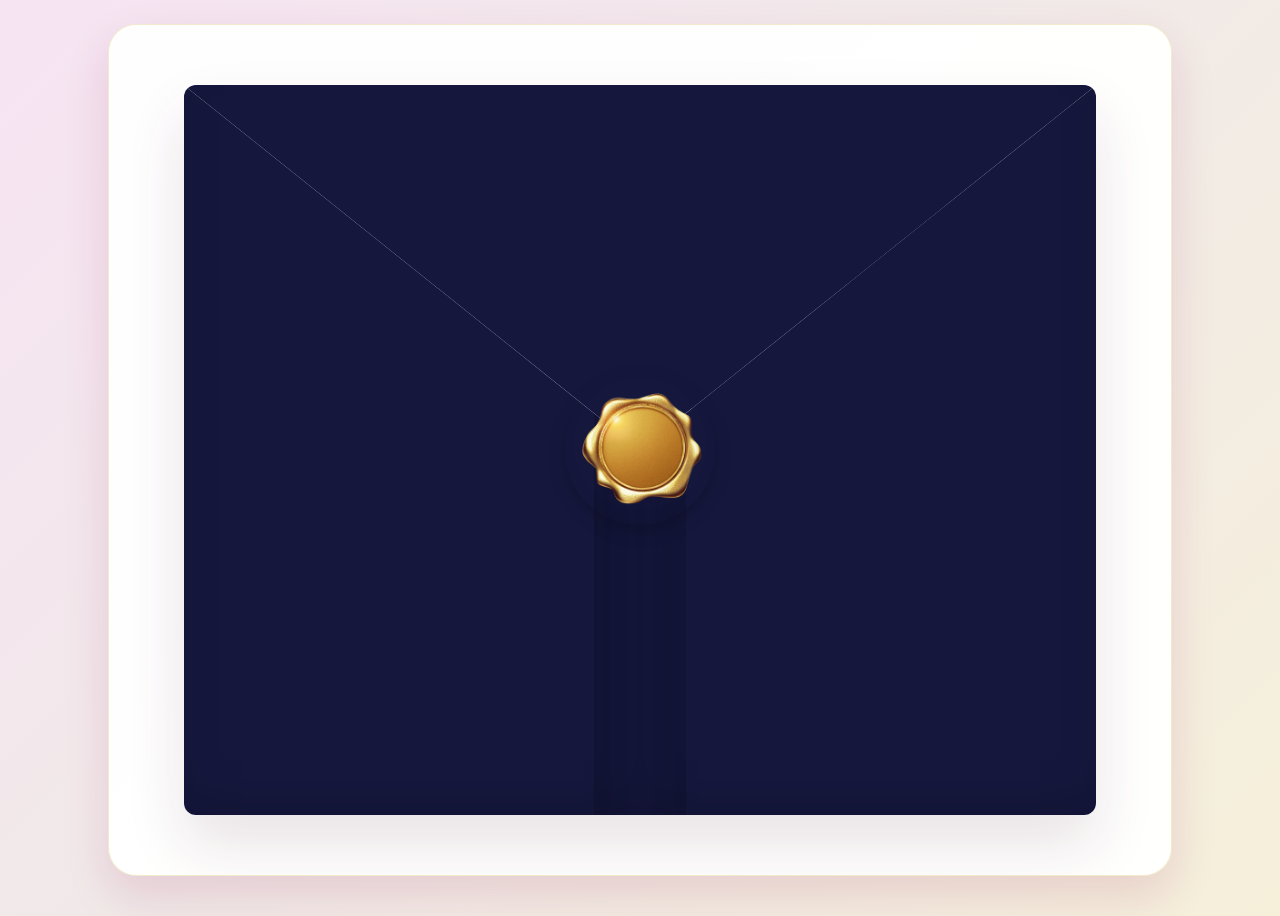
==== index.html @ 7f290fc5 "iniciacion" ====
<!DOCTYPE html>
<html lang="es">
<head>
    <meta charset="UTF-8">
    <meta name="viewport" content="width=device-width, initial-scale=1.0">
    <link rel="preconnect" href="https://fonts.googleapis.com">
    <link rel="preconnect" href="https://fonts.gstatic.com" crossorigin>
    <link href="https://fonts.googleapis.com/css2?family=Cormorant+Garamond:wght@500;600;700&family=Montserrat:wght@400;500;600&display=swap" rel="stylesheet">
    <link rel="stylesheet" href="style.css">
    <title>Invitación — Sobre</title>
</head>
<body>
    <div class="page">
        <main class="card welcome-card">
            <div class="envelope-wrap">
                <div class="envelope" id="envelope" role="button" tabindex="0" aria-label="Abrir invitación">
                    <div class="door door-top" aria-hidden="true"></div>
                    <div class="door door-left" aria-hidden="true"></div>
                    <div class="door door-right" aria-hidden="true"></div>
                    <img class="seal" src="img/pngwing.com.png" alt="Sello" aria-hidden="true">

                    <div class="paper">
                        <h2>Invitación</h2>
                        <p id="edad">80 años</p>
                        <p id="nombre">Irene Alicia Huertas</p>
                        <a class="btn-primary" href="invitacion.html">Ingresar</a>
                    </div>
                </div>
            </div>
        </main>
    </div>
    <script src="script.js"></script>
</body>
</html>
---- style.css ----
:root {
    --primary: rgb(151, 19, 84);
    --secondary: rgb(131, 28, 145);
    --accent: rgb(213, 82, 163);
    --gold: rgb(204, 170, 53);
    --cream: rgb(241, 233, 233);
    --ink: rgb(155, 23, 126);
    --line: rgba(151, 19, 84, 0.18);
    --blue_main: rgb(21, 23, 61);
    --text_black: rgb(2, 2, 2);
}

* {
    box-sizing: border-box;
}

body {
    margin: 0;
    min-height: 100vh;
    font-family: 'Montserrat', sans-serif;
    color: var(--ink);
    background: linear-gradient(135deg, rgba(215, 130, 198, 0.22) 0%, var(--cream) 45%, rgba(204, 170, 53, 0.18) 100%);
}

.page {
    max-width: 1100px;
    margin: 0 auto;
    padding: 24px 18px 40px;
}

/* Envelope landing styles */
.envelope-wrap {
    display: flex;
    justify-content: center;
    padding: 60px 0;
}


.envelope {
    width: 90%;
    max-width: 100%;
    height: calc(90vh - 80px);
    max-height: 920px;
    background: transparent;
    position: relative;
    box-shadow: 0 30px 60px rgba(74,22,50,0.12);
    overflow: hidden;
    cursor: pointer;
    perspective: 1400px;
    border-radius: 12px;
}

.envelope .door {
    position: absolute;
    top: 0;
    bottom: 0;
    width: 50%;
    background: var(--blue_main);
    transition: transform 1200ms cubic-bezier(.2,.9,.3,1), box-shadow 900ms ease;
    backface-visibility: hidden;
    box-shadow: inset 0 -18px 40px rgba(0,0,0,0.12);
}

/* Make doors triangular to mimic envelope flaps and add subtle fold shading */
.envelope .door-left {
    left: 0;
    transform-origin: left center;
    clip-path: polygon(0% 0%, 200% 100%, 0% 100%);
    z-index: 4;
}
.envelope .door-left::before {
    content: '';
    position: absolute;
    right: 0;
    top: 0;
    bottom: 0;
    width: 10%;
    background: linear-gradient(90deg, rgba(0,0,0,0.14), rgba(0,0,0,0.02));
    pointer-events: none;
}
.envelope .door-right {
    right: 0;
    left: auto;
    transform-origin: right center;
    clip-path: polygon(100% 0%, -100% 100%, 100% 100%);
    z-index: 4;
}
.envelope .door-right::before {
    content: '';
    position: absolute;
    left: 0;
    top: 0;
    bottom: 0;
    width: 10%;
    background: linear-gradient(270deg, rgba(0,0,0,0.12), rgba(0,0,0,0.02));
    pointer-events: none;
}
.envelope .door-top{
    position: absolute;
    left: 0;
    width: 100%;
    height: 50%;
    background: var(--blue_main);
    transition: transform 1200ms cubic-bezier(.2,.9,.3,1), box-shadow 900ms ease;
    backface-visibility: hidden;
    box-shadow: inset 0 -12px 28px rgba(0,0,0,0.08);

}
.envelope .door-top {
    top: 0px;
    transform-origin: center top;
    /* triangular tip pointing down to 50% (center) so it meets left/right tips */
    clip-path: polygon(0 0, 100% 0, 50% 100%);
    z-index: 3;
}

.envelope .paper {
    position: absolute;
    left: 50%;
    top: 32%;
    transform: translate(-50%, 20%) scale(0.98);
    width: 90%;
    max-width: 680px;
    height: 90%;
    background: var(--primary);
    border-radius: 12px;
    box-shadow: 0 18px 40px rgba(0,0,0,0.12);
    display: flex;
    flex-direction: column;
    gap: 12px;
    align-items: center;
    justify-content: center;
    text-align: center;
    padding: 28px;
    opacity: 0;
    transition: opacity 900ms ease, transform 900ms ease;
    z-index: 2;
}

.envelope.open .door-left { transform: rotateY(-110deg); box-shadow: inset 0 -6px 18px rgba(0,0,0,0.06); }
.envelope.open .door-right { transform: rotateY(110deg); box-shadow: inset 0 -6px 18px rgba(0,0,0,0.06); }
.envelope.open .door-top { transform: rotateX(-88deg) translateY(-100%); box-shadow: inset 0 -6px 12px rgba(0,0,0,0.04); }
.envelope.open .paper { opacity: 1; transform: translate(-50%, -10%) scale(1); }

/* Seal that appears centered over the joined doors */
.seal {
    position: absolute;
    left: 50%;
    top: 50%;
    transform: translate(-50%, -50%);
    width: 150px;
    height: 150px;
    border-radius: 50%;
    background: transparent;
    display: block;
    object-fit: cover;
    z-index: 5;
    box-shadow: 0 6px 18px rgba(0,0,0,0.18), inset 0 -6px 12px rgba(0,0,0,0.06);
    border: 0px solid rgba(255,255,255,0.18);
    transition: transform 800ms ease, opacity 800ms ease;
}

.envelope.open .seal {
    /* move the seal upward and out, shrink and fade it when opening */
    transform: translate(-50%, -220%) scale(0.35) rotate(-20deg);
    opacity: 0;
    pointer-events: none;
}

.paper h2 {
    margin: 0;
    font-size: 4.5rem;
    font-family: 'Cormorant Garamond', serif;
    color: var(--blue_main);
}

.paper p#edad { 
    margin: 0;
    font-size: 3rem;
    line-height: 2;
    font-family: 'Cormorant Garamond', serif;
    color: var(--text_black); }

.paper p#nombre { 
margin: 0;
font-size: 2rem;
font-family: 'Cormorant Garamond', serif;
color: var(--text_black); }

/* Override button inside paper to be compact */
.paper .btn-primary { width: auto; min-width: 160px; padding: 10px 18px; border-radius: 8px; }


.topbar {
    display: flex;
    justify-content: flex-end;
    gap: 12px;
    margin-bottom: 16px;
}

.topbar a {
    text-decoration: none;
    padding: 10px 16px;
    border: 1px solid var(--gold);
    border-radius: 999px;
    color: var(--primary);
    font-weight: 600;
    background: rgba(255, 255, 255, 0.82);
}

.card {
    background: rgba(255, 255, 255, 0.96);
    border: 1px solid rgba(204, 170, 53, 0.25);
    border-radius: 28px;
    box-shadow: 0 20px 45px rgba(151, 19, 84, 0.14);
    overflow: hidden;
    padding: 0px 24px 0px;
}

.hero {
    text-align: center;
    padding: 20px 0 30px;
}

.ornament {
    width: 120px;
    margin-bottom: 10px;
}

.eyebrow {
    margin: 0;
    letter-spacing: 0.3em;
    text-transform: uppercase;
    color: var(--accent);
    font-size: 3rem;
    font-weight: 600;
}

h1 {
    margin: 8px 0 4px;
    font-family: 'Cormorant Garamond', serif;
    font-size: clamp(2.8rem, 5vw, 4.4rem);
    color: var(--primary);
}

h2 {
    margin: 0 0 12px;
    font-family: 'Cormorant Garamond', serif;
    font-size: clamp(1.4rem, 3vw, 2rem);
    color: var(--ink);
}

.intro {
    max-width: 720px;
    margin: 0 auto;
    font-size: 1.05rem;
    line-height: 1.7;
    color: #6b4f63;
}

.message {
    max-width: 760px;
    margin: 18px auto 30px;
    padding: 18px 22px;
    border-left: 4px solid var(--gold);
    border-radius: 16px;
    background: linear-gradient(90deg, rgba(215, 130, 198, 0.16), rgba(255, 255, 255, 0.9));
    line-height: 1.8;
    text-align: center;
}

.details {
    display: grid;
    grid-template-columns: repeat(2, minmax(220px, 1fr));
    gap: 16px;
}

.detail {
    padding: 18px;
    border: 1px solid var(--line);
    border-radius: 18px;
    background: linear-gradient(145deg, #fffdf8, rgba(0, 0, 0, 0.06));
    box-shadow: inset 0 1px 0 rgba(255, 255, 255, 0.7);
}

.detail #date-time{
    display: flex;
    flex-direction: column;
    gap: 6px;
}

.detail-map {
    display: flex;
    flex-direction: column;
    gap: 10px;
}

.detail-map iframe {
    width: 100%;
    min-height: 240px;
    border-radius: 12px;
    border: 0;
}

.detail h3 {
    margin:auto;
    font-family: 'Cormorant Garamond', serif;
    font-size: 2rem;
    color: var(--primary);
}

.detail p {
    margin: auto;
    line-height: 1.6;
    font-size: 1.1rem;
}

.countdown {
    display: grid;
    grid-template-columns: repeat(4, minmax(0, 1fr));
    gap: 8px;
    margin-top: 12px;
}

.countdown-box {
    background: linear-gradient(135deg, rgba(151, 19, 84, 0.12), rgba(204, 170, 53, 0.12));
    border: 1px solid rgba(204, 170, 53, 0.35);
    border-radius: 12px;
    padding: 10px 6px;
    text-align: center;
}

.countdown-box span {
    display: block;
    font-size: 1.1rem;
    font-weight: 700;
    color: var(--primary);
}

.countdown-box small {
    display: block;
    margin-top: 2px;
    font-size: 0.72rem;
    color: var(--ink);
    letter-spacing: 0.04em;
    text-transform: uppercase;
}

.note {
    margin-top: 24px;
    padding: 18px;
    text-align: center;
    border: 1px dashed var(--gold);
    border-radius: 16px;
    background: linear-gradient(90deg, rgba(151, 19, 84, 0.08), rgba(204, 170, 53, 0.1));
    font-weight: 600;
    color: var(--ink);
}

.footer {
    margin-top: 24px;
    text-align: center;
}

.footer a {
    display: inline-block;
    text-decoration: none;
    padding: 12px 24px;
    border-radius: 999px;
    color: white;
    background: linear-gradient(135deg, var(--primary), var(--secondary));
    box-shadow: 0 10px 20px rgba(151, 19, 84, 0.2);
}

.welcome-actions {
    display: flex;
    justify-content: center;
    flex-wrap: wrap;
    gap: 12px;
    margin: 24px auto 0;
    max-width: 760px;
    width: 100%;
}

.btn-primary{
    display: inline-flex;
    justify-content: center;
    align-items: center;
    width: 100%;
    min-height: 56px;
    text-decoration: none;
    padding: 0 24px;
    border-radius: 999px;
    font-weight: 600;
    transition: transform 0.2s ease, box-shadow 0.2s ease;
}

.btn-primary {
    color: white;
    background: linear-gradient(135deg, var(--primary), var(--accent));
    box-shadow: 0 10px 20px rgba(151, 19, 84, 0.16);
}

.btn-secondary {
    color: var(--primary);
    background: rgba(255, 255, 255, 0.9);
    border: 1px solid rgba(204, 170, 53, 0.35);
}

.btn-primary:hover,
.btn-secondary:hover {
    transform: translateY(-2px);
}

@media (max-width: 700px) {
    .topbar {
        justify-content: center;
    }

    .details {
        grid-template-columns: 1fr;
    }
}
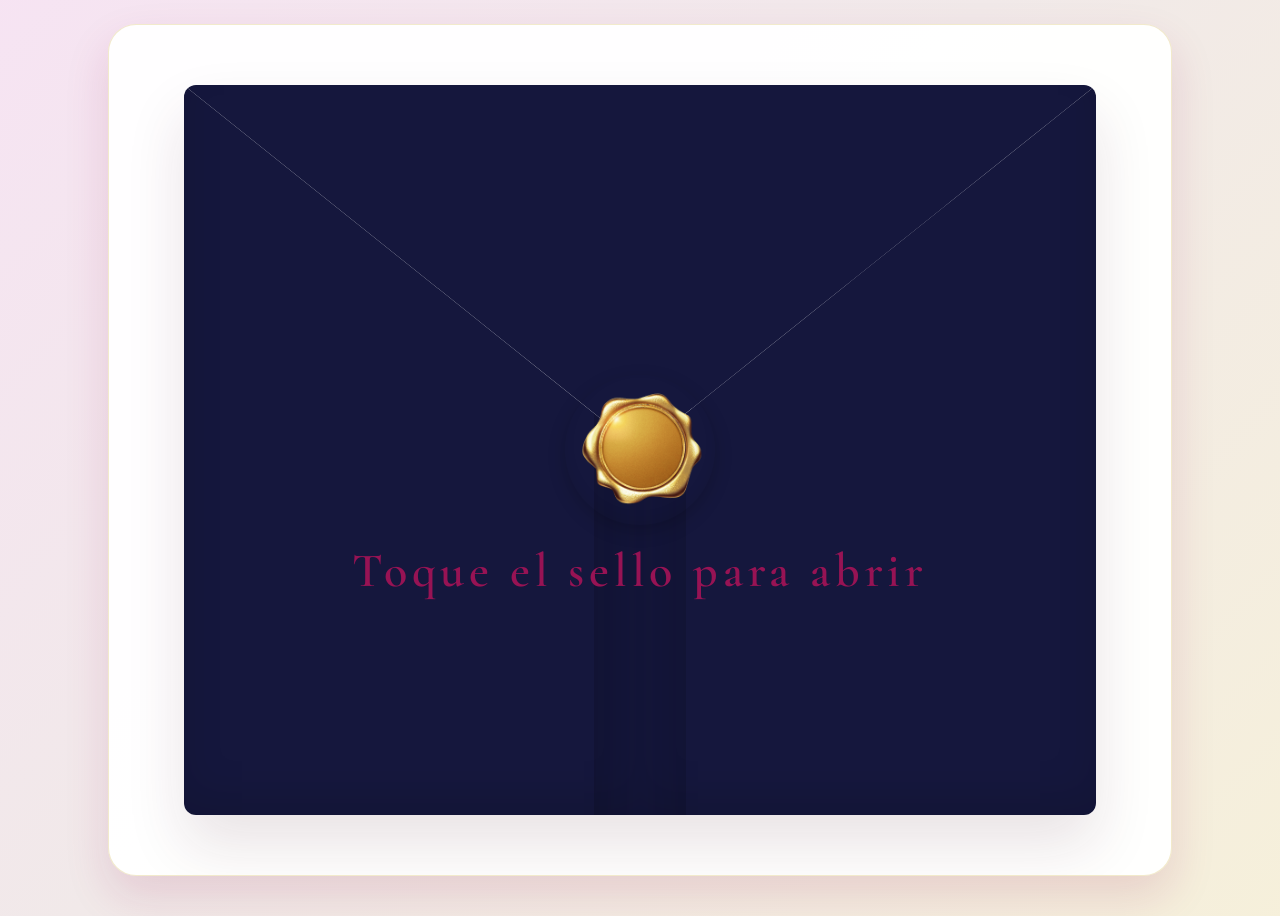
==== commit e58c3c09: "adicion de letrero intruccion para ingresar al sobre" ====
--- a/index.html
+++ b/index.html
@@ -18,6 +18,7 @@
                     <div class="door door-left" aria-hidden="true"></div>
                     <div class="door door-right" aria-hidden="true"></div>
                     <img class="seal" src="img/pngwing.com.png" alt="Sello" aria-hidden="true">
+                    <p class="instructions">Toque el sello para abrir</p>
 
                     <div class="paper">
                         <h2>Invitación</h2>
--- a/style.css
+++ b/style.css
@@ -117,7 +117,7 @@
 .envelope .paper {
     position: absolute;
     left: 50%;
-    top: 32%;
+    top: 30%;
     transform: translate(-50%, 20%) scale(0.98);
     width: 90%;
     max-width: 680px;
@@ -140,7 +140,7 @@
 .envelope.open .door-left { transform: rotateY(-110deg); box-shadow: inset 0 -6px 18px rgba(0,0,0,0.06); }
 .envelope.open .door-right { transform: rotateY(110deg); box-shadow: inset 0 -6px 18px rgba(0,0,0,0.06); }
 .envelope.open .door-top { transform: rotateX(-88deg) translateY(-100%); box-shadow: inset 0 -6px 12px rgba(0,0,0,0.04); }
-.envelope.open .paper { opacity: 1; transform: translate(-50%, -10%) scale(1); }
+.envelope.open .paper { opacity: 1; transform: translate(-50%, -5%) scale(1); }
 
 /* Seal that appears centered over the joined doors */
 .seal {
@@ -412,6 +412,301 @@
     transform: translateY(-2px);
 }
 
+.instructions{
+    width: 100%;
+    z-index: 4;
+    position: absolute;
+    top: 60%;
+    left: 50%;
+    transform: translate(-50%, -50%);
+    font-size: 3rem;
+    font-weight: 600;
+    font-family: 'Cormorant Garamond', serif;
+    letter-spacing: 0.1em;
+    color: var(--primary);
+    text-align: center;
+    transition: opacity 700ms ease, transform 700ms ease, visibility 700ms ease;
+}
+
+.envelope.open .instructions {
+    opacity: 0;
+    visibility: hidden;
+    pointer-events: none;
+    transform: translate(-50%, -70%) scale(0.85);
+}
+
+/* Dispositivo: teléfono / móvil vertical (ej. 440 x 956 px) */
+@media (max-width: 440px) and (min-height: 860px) and (max-height: 1100px) {
+    .page {
+        padding: 16px 12px 28px;
+    }
+
+    .envelope-wrap {
+        padding: 24px 0;
+    }
+
+    .envelope {
+        width: 100%;
+        height: 88vh;
+        min-height: 480px;
+        max-height: 850px;
+    }
+
+    .paper {
+        width: 86%;
+        height: 70%;
+        top: 40%;
+        padding: 22px 18px;
+        gap: 10px;
+    }
+
+    .seal {
+        width: 110px;
+        height: 110px;
+        top: 52%;
+    }
+
+    .paper h2 {
+        font-size: 2.3rem;
+    }
+
+    .paper p#edad {
+        font-size: 1.8rem;
+    }
+
+    .paper p#nombre {
+        font-size: 1.5rem;
+    }
+
+    .paper .btn-primary {
+        min-height: 48px;
+        font-size: .95rem;
+    }
+
+    .card {
+        padding: 12px 14px;
+    }
+
+    .hero {
+        padding: 12px 0 20px;
+    }
+
+    .eyebrow {
+        letter-spacing: .18em;
+        font-size: 1.3rem;
+    }
+
+    h1 {
+        font-size: 2.6rem;
+    }
+
+    h2 {
+        font-size: 1.8rem;
+    }
+
+    .intro {
+        font-size: .95rem;
+    }
+
+    .details {
+        grid-template-columns: 1fr;
+        gap: 12px;
+    }
+
+    .detail h3 {
+        font-size: 1.6rem;
+    }
+
+    .countdown {
+        gap: 6px;
+    }
+
+    .countdown-box {
+        padding: 8px 4px;
+    }
+
+    .countdown-box span {
+        font-size: 1rem;
+    }
+
+    .countdown-box small {
+        font-size: .62rem;
+    }
+
+    .footer {
+        margin-top: 18px;
+    }
+
+    .footer a {
+        width: 100%;
+    }
+
+    .envelope.open .paper {
+    transform: translate(-50%, -20%) scale(1);
+    }
+    .instructions{
+        font-size: 3.5rem;
+    }
+}
+
+/* Dispositivo: tablet vertical (ej. 1024 x 1366 px) */
+@media (min-width: 768px) and (max-width: 1024px) and (min-height: 1200px) and (max-height: 1400px) {
+    .page {
+        padding: 28px 20px 36px;
+    }
+
+    .envelope-wrap {
+        padding: 38px 0;
+    }
+
+    .envelope {
+        width: 94%;
+        height: 95vh;
+        min-height: 640px;
+        max-height: 1200px;
+    }
+
+    .paper {
+        width: 82%;
+        height: 72%;
+        top: 42%;
+        padding: 26px;
+    }
+
+    .seal {
+        width: 132px;
+        height: 132px;
+    }
+
+    .paper h2 {
+        font-size: 3.3rem;
+    }
+
+    .paper p#edad {
+        font-size: 2.5rem;
+    }
+
+    .paper p#nombre {
+        font-size: 2rem;
+    }
+
+    .card {
+        padding: 18px 18px 22px;
+    }
+
+    .topbar {
+        margin-bottom: 18px;
+    }
+
+    .detail-map iframe {
+        min-height: 260px;
+    }
+    
+    .envelope.open .paper {
+        transform: translate(-50%, -25%) scale(1);
+    }
+
+    .instructions{
+    transform: translate(-50%, -50%) scale(1);
+    font-size: 4rem;
+    }
+
+}
+
+/* Dispositivo: pequeño / compacto (ej. 375 x 667 px) */
+@media (max-width: 375px) and (max-height: 667px) {
+    .page {
+        padding: 12px 10px 18px;
+    }
+
+    .envelope-wrap {
+        padding: 16px 0 10px;
+    }
+
+    .envelope {
+        height: 90vh;
+        min-height: 360px;
+    }
+
+    .paper {
+        top: 38%;
+        width: 88%;
+        height: 74%;
+        padding: 18px 14px;
+    }
+
+    .seal {
+        width: 96px;
+        height: 96px;
+    }
+
+    .paper h2 {
+        font-size: 2rem;
+    }
+
+    .paper p#edad {
+        font-size: 1.5rem;
+    }
+
+    .paper p#nombre {
+        font-size: 1.2rem;
+    }
+
+    .btn-primary {
+        min-height: 44px;
+        font-size: .9rem;
+    }
+
+    .eyebrow {
+        font-size: 1.1rem;
+    }
+
+    h1 {
+        font-size: 2.2rem;
+    }
+
+    h2 {
+        font-size: 1.5rem;
+    }
+
+    .intro {
+        font-size: .88rem;
+    }
+
+    .detail {
+        padding: 14px 12px;
+    }
+
+    .details {
+        gap: 10px;
+    }
+
+    .countdown {
+        gap: 5px;
+    }
+
+    .countdown-box span {
+        font-size: .9rem;
+    }
+
+    .countdown-box small {
+        font-size: .55rem;
+    }
+
+    .footer a {
+        padding: 10px 18px;
+    }
+
+    .envelope.open .paper {
+    transform: translate(-50%, -20%) scale(1);
+    }
+
+    .instructions{
+    font-size: 2rem;
+    }
+
+}
+
 @media (max-width: 700px) {
     .topbar {
         justify-content: center;
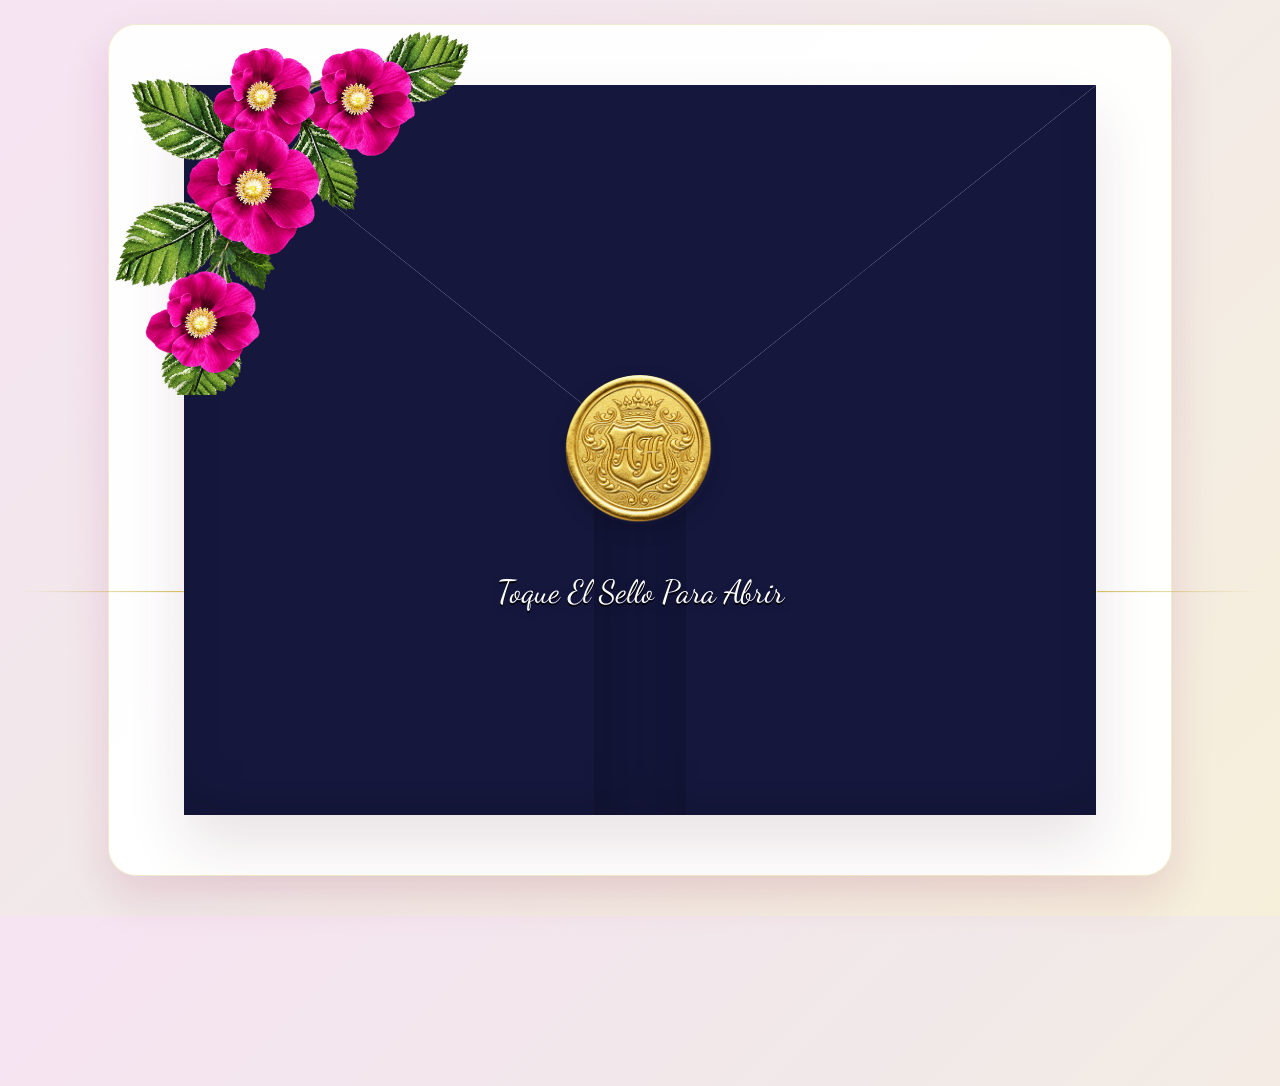
==== commit 084d07b6: "ultimos detalles del envelope ya quedo continuar con el contenido por favor" ====
--- a/index.html
+++ b/index.html
@@ -6,19 +6,24 @@
     <link rel="preconnect" href="https://fonts.googleapis.com">
     <link rel="preconnect" href="https://fonts.gstatic.com" crossorigin>
     <link href="https://fonts.googleapis.com/css2?family=Cormorant+Garamond:wght@500;600;700&family=Montserrat:wght@400;500;600&display=swap" rel="stylesheet">
+    <link href="https://fonts.googleapis.com/css2?family=Dancing+Script:wght@400..700&family=Pacifico&display=swap" rel="stylesheet">
+    <link href="https://fonts.googleapis.com/css2?family=Allura&family=Dancing+Script:wght@400..700&family=Pacifico&family=Sacramento&display=swap" rel="stylesheet">
+    <link href="https://fonts.googleapis.com/css2?family=Allura&family=Dancing+Script:wght@400..700&family=Pacifico&display=swap" rel="stylesheet">
+    <link rel="icon" type="image/x-icon" href="img/icono/pngwing.com.ico">
     <link rel="stylesheet" href="style.css">
-    <title>Invitación — Sobre</title>
+    <title>80 Irene Alicia Huertas</title>
 </head>
 <body>
     <div class="page">
         <main class="card welcome-card">
             <div class="envelope-wrap">
                 <div class="envelope" id="envelope" role="button" tabindex="0" aria-label="Abrir invitación">
+                    <img class="corner-flower" src="img/corner_flower.png" alt="" aria-hidden="true">
                     <div class="door door-top" aria-hidden="true"></div>
                     <div class="door door-left" aria-hidden="true"></div>
                     <div class="door door-right" aria-hidden="true"></div>
                     <img class="seal" src="img/pngwing.com.png" alt="Sello" aria-hidden="true">
-                    <p class="instructions">Toque el sello para abrir</p>
+                    <p class="instructions">Toque El Sello Para Abrir</p>
 
                     <div class="paper">
                         <h2>Invitación</h2>
--- a/style.css
+++ b/style.css
@@ -8,6 +8,7 @@
     --line: rgba(151, 19, 84, 0.18);
     --blue_main: rgb(21, 23, 61);
     --text_black: rgb(2, 2, 2);
+    --text_white: rgb(255, 255, 255);
 }
 
 * {
@@ -26,6 +27,18 @@
     max-width: 1100px;
     margin: 0 auto;
     padding: 24px 18px 40px;
+    position: relative;
+}
+
+.envelope .corner-flower {
+    position: absolute;
+    top: clamp(-55px, -6vw, -24px);
+    left: clamp(-80px, -6vw, -24px);
+    width: clamp(180px, 28.5vw, 410px);
+    max-width: none;
+    height: auto;
+    z-index: 5;
+    pointer-events: none;
 }
 
 /* Envelope landing styles */
@@ -44,7 +57,7 @@
     background: transparent;
     position: relative;
     box-shadow: 0 30px 60px rgba(74,22,50,0.12);
-    overflow: hidden;
+    overflow: visible;
     cursor: pointer;
     perspective: 1400px;
     border-radius: 12px;
@@ -217,6 +230,10 @@
     padding: 0px 24px 0px;
 }
 
+.welcome-card {
+    overflow: visible;
+}
+
 .hero {
     text-align: center;
     padding: 20px 0 30px;
@@ -416,16 +433,37 @@
     width: 100%;
     z-index: 4;
     position: absolute;
-    top: 60%;
+    top: 65%;
     left: 50%;
     transform: translate(-50%, -50%);
-    font-size: 3rem;
-    font-weight: 600;
-    font-family: 'Cormorant Garamond', serif;
-    letter-spacing: 0.1em;
-    color: var(--primary);
+    font-size: 2rem;
+    font-family: "Dancing Script", cursive;
+    line-height: 1.15;
+    color: var(--text_white);
     text-align: center;
+    text-shadow: 0 2px 0 var(--text_black), 0 4px 9px rgba(21, 23, 61, 0.32);
     transition: opacity 700ms ease, transform 700ms ease, visibility 700ms ease;
+}
+
+.instructions::before,
+.instructions::after {
+    content: '';
+    position: absolute;
+    top: 50%;
+    width: 18%;
+    height: 1px;
+    background: linear-gradient(90deg, transparent, var(--gold));
+    opacity: 0.85;
+}
+
+.instructions::before {
+    right: 100%;
+    transform: translateY(-50%);
+}
+
+.instructions::after {
+    left: 100%;
+    transform: translateY(-50%) rotate(180deg);
 }
 
 .envelope.open .instructions {
@@ -545,7 +583,14 @@
     transform: translate(-50%, -20%) scale(1);
     }
     .instructions{
-        font-size: 3.5rem;
+        top: 58%;
+        font-size: 2rem;
+    }
+
+    .envelope .corner-flower {
+    top: clamp(-70px, -3vw, -15px);
+    left: clamp(-70px, -7vw, -24px);
+    width: clamp(250px, 27.5vw, 410px);
     }
 }
 
@@ -607,10 +652,14 @@
     }
 
     .instructions{
+    top: 55%;
     transform: translate(-50%, -50%) scale(1);
     font-size: 4rem;
     }
-
+    .envelope .corner-flower {
+    top: clamp(-70px, -4vw, -24px);
+    width: clamp(180px, 40vw, 410px);
+    }
 }
 
 /* Dispositivo: pequeño / compacto (ej. 375 x 667 px) */
@@ -702,7 +751,12 @@
     }
 
     .instructions{
-    font-size: 2rem;
+    top: 60%;
+    font-size: 1.5rem;
+    }
+    .envelope .corner-flower {
+    left: clamp(-70px, -6vw, -40px);
+    width: clamp(188px, 27.5vw, 410px);
     }
 
 }
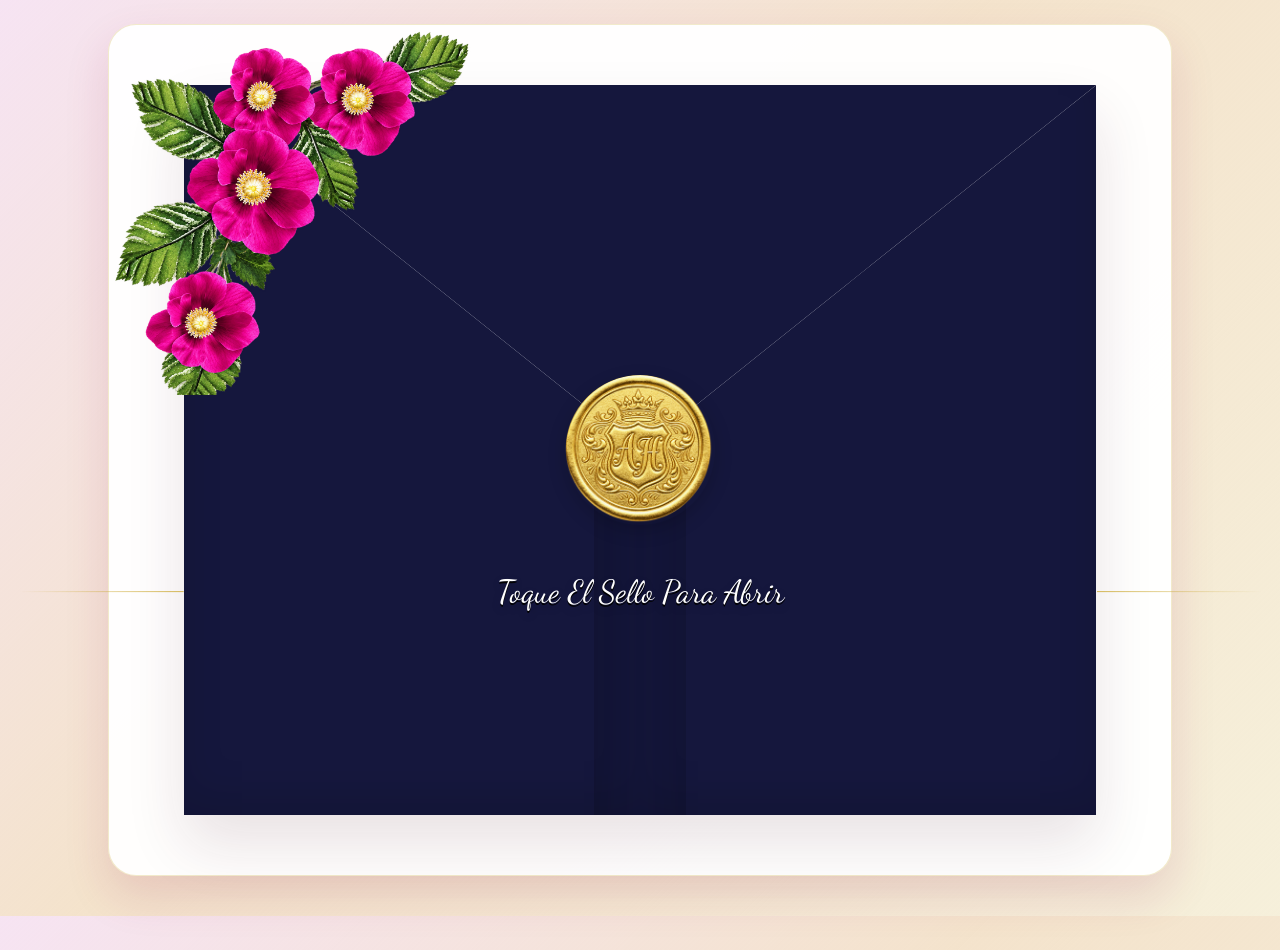
==== commit 0991b852: "cambios en el paper" ====
--- a/index.html
+++ b/index.html
@@ -6,9 +6,7 @@
     <link rel="preconnect" href="https://fonts.googleapis.com">
     <link rel="preconnect" href="https://fonts.gstatic.com" crossorigin>
     <link href="https://fonts.googleapis.com/css2?family=Cormorant+Garamond:wght@500;600;700&family=Montserrat:wght@400;500;600&display=swap" rel="stylesheet">
-    <link href="https://fonts.googleapis.com/css2?family=Dancing+Script:wght@400..700&family=Pacifico&display=swap" rel="stylesheet">
-    <link href="https://fonts.googleapis.com/css2?family=Allura&family=Dancing+Script:wght@400..700&family=Pacifico&family=Sacramento&display=swap" rel="stylesheet">
-    <link href="https://fonts.googleapis.com/css2?family=Allura&family=Dancing+Script:wght@400..700&family=Pacifico&display=swap" rel="stylesheet">
+    <link href="https://fonts.googleapis.com/css2?family=Dancing+Script:wght@400..700&family=Goudy+Bookletter+1911&family=Playfair+Display:ital,wght@0,400..900;1,400..900&display=swap" rel="stylesheet">
     <link rel="icon" type="image/x-icon" href="img/icono/pngwing.com.ico">
     <link rel="stylesheet" href="style.css">
     <title>80 Irene Alicia Huertas</title>
@@ -26,10 +24,24 @@
                     <p class="instructions">Toque El Sello Para Abrir</p>
 
                     <div class="paper">
+                        <svg class="paper-border" viewBox="0 0 1000 700" preserveAspectRatio="none" aria-hidden="true">
+                            <path class="paper-line" d="M82 45 H918 M82 655 H918 M55 72 V628 M945 72 V628" />
+                            <path class="paper-star" d="M55 18 L62 38 L82 45 L62 52 L55 72 L48 52 L28 45 L48 38 Z M945 18 L952 38 L972 45 L952 52 L945 72 L938 52 L918 45 L938 38 Z M55 628 L62 648 L82 655 L62 662 L55 682 L48 662 L28 655 L48 648 Z M945 628 L952 648 L972 655 L952 662 L945 682 L938 662 L918 655 L938 648 Z" />
+                        </svg>
+                        <svg class="paper-title-decoration" viewBox="0 0 600 28" aria-hidden="true">
+                            <path d="M8 14 H255 M345 14 H592 M276 14 L288 4 L300 14 L288 24 Z M300 14 L312 4 L324 14 L312 24 Z" />
+                        </svg>
                         <h2>Invitación</h2>
                         <p id="edad">80 años</p>
+                        <svg class="paper-age-decoration" viewBox="0 0 360 20" aria-hidden="true">
+                            <path d="M8 10 H150 M210 10 H352 M168 10 L180 3 L192 10 L180 17 Z" />
+                        </svg>
                         <p id="nombre">Irene Alicia Huertas</p>
-                        <a class="btn-primary" href="invitacion.html">Ingresar</a>
+                        <p id="welcome_text">Tu presencia hará de este día<br>un momento aún más especial.</p>
+                        <a class="btn-primary" href="invitacion.html">
+                            <p>I</p>
+                            ngresar
+                        </a>
                     </div>
                 </div>
             </div>
--- a/style.css
+++ b/style.css
@@ -1,9 +1,9 @@
 :root {
-    --primary: rgb(151, 19, 84);
-    --secondary: rgb(131, 28, 145);
+    --primary: rgb(140, 4, 76);
+    --secondary: rgb(151, 19, 84);
     --accent: rgb(213, 82, 163);
     --gold: rgb(204, 170, 53);
-    --cream: rgb(241, 233, 233);
+    --cream: rgb(244, 227, 204);
     --ink: rgb(155, 23, 126);
     --line: rgba(151, 19, 84, 0.18);
     --blue_main: rgb(21, 23, 61);
@@ -39,6 +39,7 @@
     height: auto;
     z-index: 5;
     pointer-events: none;
+    transition: transform 1200ms cubic-bezier(.2,.9,.3,1), opacity 900ms ease, visibility 900ms ease;
 }
 
 /* Envelope landing styles */
@@ -69,7 +70,7 @@
     bottom: 0;
     width: 50%;
     background: var(--blue_main);
-    transition: transform 1200ms cubic-bezier(.2,.9,.3,1), box-shadow 900ms ease;
+    transition: transform 1200ms cubic-bezier(.2,.9,.3,1), opacity 700ms ease, visibility 700ms ease, box-shadow 900ms ease;
     backface-visibility: hidden;
     box-shadow: inset 0 -18px 40px rgba(0,0,0,0.12);
 }
@@ -130,7 +131,7 @@
 .envelope .paper {
     position: absolute;
     left: 50%;
-    top: 30%;
+    top: 10%;
     transform: translate(-50%, 20%) scale(0.98);
     width: 90%;
     max-width: 680px;
@@ -150,9 +151,76 @@
     z-index: 2;
 }
 
+.paper-border {
+    position: absolute;
+    inset: -10px;
+    width: calc(100% + 20px);
+    height: calc(100% + 20px);
+    color: var(--cream);
+    fill: none;
+    stroke: var(--cream);
+    stroke-width: 3;
+    stroke-linecap: butt;
+    stroke-linejoin: round;
+    opacity: 0.95;
+    pointer-events: none;
+    z-index: 0;
+}
+
+.paper-border .paper-line {
+    stroke-width: 3;
+}
+
+.paper-border .paper-star {
+    stroke-width: 3;
+    stroke-linejoin: round;
+}
+
+.paper-title-decoration,
+.paper-age-decoration {
+    position: absolute;
+    left: 50%;
+    transform: translateX(-50%);
+    fill: none;
+    stroke: var(--cream);
+    stroke-linecap: round;
+    stroke-linejoin: round;
+    pointer-events: none;
+    z-index: 1;
+}
+
+.paper-title-decoration {
+    top: 7%;
+    width: 50%;
+    height: 28px;
+    stroke-width: 3;
+}
+
+.paper-age-decoration {
+    top: 42%;
+    width: 30%;
+    height: 20px;
+    stroke-width: 2;
+}
+
 .envelope.open .door-left { transform: rotateY(-110deg); box-shadow: inset 0 -6px 18px rgba(0,0,0,0.06); }
 .envelope.open .door-right { transform: rotateY(110deg); box-shadow: inset 0 -6px 18px rgba(0,0,0,0.06); }
-.envelope.open .door-top { transform: rotateX(-88deg) translateY(-100%); box-shadow: inset 0 -6px 12px rgba(0,0,0,0.04); }
+.envelope.open .door-left,
+.envelope.open .door-right,
+.envelope.open .door-top {
+    opacity: 0;
+    visibility: hidden;
+    pointer-events: none;
+}
+.envelope.open .door-top {
+    transform: rotateX(-100deg) translateY(-115%);
+    box-shadow: inset 0 -6px 12px rgba(0,0,0,0.04);
+}
+.envelope.open .corner-flower {
+    transform: translate(-35%, -35%) scale(0.5) rotate(-18deg);
+    opacity: 0;
+    visibility: hidden;
+}
 .envelope.open .paper { opacity: 1; transform: translate(-50%, -5%) scale(1); }
 
 /* Seal that appears centered over the joined doors */
@@ -177,32 +245,82 @@
     /* move the seal upward and out, shrink and fade it when opening */
     transform: translate(-50%, -220%) scale(0.35) rotate(-20deg);
     opacity: 0;
+    visibility: hidden;
     pointer-events: none;
 }
 
 .paper h2 {
     margin: 0;
     font-size: 4.5rem;
-    font-family: 'Cormorant Garamond', serif;
-    color: var(--blue_main);
+    font-family: 'Playfair Display', serif;
+    font-weight: 200;
+    color: var(--cream);
 }
 
 .paper p#edad { 
     margin: 0;
-    font-size: 3rem;
-    line-height: 2;
-    font-family: 'Cormorant Garamond', serif;
-    color: var(--text_black); }
+    font-size: 40px;
+    font-family: 'Dancing Script', cursive;
+    font-weight: 700;
+    color: var(--gold); }
 
 .paper p#nombre { 
 margin: 0;
-font-size: 2rem;
+font-size: 3rem;
 font-family: 'Cormorant Garamond', serif;
-color: var(--text_black); }
+color: var(--cream); }
+
+#welcome_text {
+    margin: 0;
+    max-width: 82%;
+    font-family: 'Cormorant Garamond', serif;
+    font-size: 1rem;
+    line-height: 1.15;
+    color: var(--cream);
+    text-align: center;
+}
 
 /* Override button inside paper to be compact */
-.paper .btn-primary { width: auto; min-width: 160px; padding: 10px 18px; border-radius: 8px; }
-
+.paper .btn-primary { 
+    display: inline-flex;
+    justify-content: center;
+    align-items: center;
+
+    width: auto;
+    min-width: 160px;
+    padding: 0px 70px;
+
+    border:2px solid var(--cream);
+    border-radius: 8px;
+
+    font-size: 25px;
+    font-family: "Goudy Bookletter 1911", serif;
+    font-weight: 400;
+
+    line-height: 0.1;
+
+    color: white;
+    text-decoration: none;
+
+    background: var(--secondary);
+
+    /* background: linear-gradient(
+        180deg,
+        var(--primary),
+        var(--accent)
+    ); */
+
+    box-shadow: 0 10px 20px rgba(151, 19, 84, 0.16);
+
+    transition:
+        transform 0.2s ease,
+        box-shadow 0.2s ease;
+}
+
+.paper .btn-primary p {
+    font-family: 'Dancing Script', cursive;
+    font-size: 40px;
+}
 
 .topbar {
     display: flex;
@@ -397,25 +515,6 @@
     margin: 24px auto 0;
     max-width: 760px;
     width: 100%;
-}
-
-.btn-primary{
-    display: inline-flex;
-    justify-content: center;
-    align-items: center;
-    width: 100%;
-    min-height: 56px;
-    text-decoration: none;
-    padding: 0 24px;
-    border-radius: 999px;
-    font-weight: 600;
-    transition: transform 0.2s ease, box-shadow 0.2s ease;
-}
-
-.btn-primary {
-    color: white;
-    background: linear-gradient(135deg, var(--primary), var(--accent));
-    box-shadow: 0 10px 20px rgba(151, 19, 84, 0.16);
 }
 
 .btn-secondary {
@@ -490,12 +589,30 @@
         max-height: 850px;
     }
 
-    .paper {
-        width: 86%;
-        height: 70%;
-        top: 40%;
+    .envelope .paper {
+        width: 90%;
+        height: 90%;
+        top: 20%;
         padding: 22px 18px;
-        gap: 10px;
+        gap: 7%;
+    }
+
+    .paper-border {
+        inset: -4px;
+        width: calc(100% + 8px);
+        height: calc(100% + 14px);
+        stroke-width: 2.5;
+        flex-shrink: 0;
+    }
+
+    .paper-title-decoration {
+        top: 10%;
+        width: 72%;
+    }
+
+    .paper-age-decoration {
+        top: 36%;
+        width: 40%;
     }
 
     .seal {
@@ -505,15 +622,21 @@
     }
 
     .paper h2 {
-        font-size: 2.3rem;
+        font-size: 3.3rem;
     }
 
     .paper p#edad {
-        font-size: 1.8rem;
+        font-size: 3rem;
     }
 
     .paper p#nombre {
-        font-size: 1.5rem;
+        font-size: 3rem;
+    }
+
+    #welcome_text {
+        max-width: 88%;
+        font-size: 1.25rem;
+        line-height: 1.1;
     }
 
     .paper .btn-primary {
@@ -538,10 +661,6 @@
         font-size: 2.6rem;
     }
 
-    h2 {
-        font-size: 1.8rem;
-    }
-
     .intro {
         font-size: .95rem;
     }
@@ -580,7 +699,7 @@
     }
 
     .envelope.open .paper {
-    transform: translate(-50%, -20%) scale(1);
+    transform: translate(-50%, -15%) scale(1);
     }
     .instructions{
         top: 58%;
@@ -591,6 +710,12 @@
     top: clamp(-70px, -3vw, -15px);
     left: clamp(-70px, -7vw, -24px);
     width: clamp(250px, 27.5vw, 410px);
+    }
+
+    .envelope.open .door-top {
+        transform: rotateX(-100deg) translateY(-115%);
+        opacity: 0;
+        visibility: hidden;
     }
 }
 
@@ -618,6 +743,23 @@
         padding: 26px;
     }
 
+    .paper-border {
+        inset: -8px;
+        width: calc(100% + 16px);
+        height: calc(100% + 16px);
+        stroke-width: 3;
+    }
+
+    .paper-title-decoration {
+        top: 14%;
+        width: 64%;
+    }
+
+    .paper-age-decoration {
+        top: 48%;
+        width: 42%;
+    }
+
     .seal {
         width: 132px;
         height: 132px;
@@ -633,6 +775,11 @@
 
     .paper p#nombre {
         font-size: 2rem;
+    }
+
+    #welcome_text {
+        max-width: 82%;
+        font-size: 1.25rem;
     }
 
     .card {
@@ -659,6 +806,12 @@
     .envelope .corner-flower {
     top: clamp(-70px, -4vw, -24px);
     width: clamp(180px, 40vw, 410px);
+    }
+
+    .envelope.open .door-top {
+        transform: rotateX(-100deg) translateY(-115%);
+        opacity: 0;
+        visibility: hidden;
     }
 }
 
@@ -684,6 +837,23 @@
         padding: 18px 14px;
     }
 
+    .paper-border {
+        inset: -6px;
+        width: calc(100% + 12px);
+        height: calc(100% + 12px);
+        stroke-width: 2.2;
+    }
+
+    .paper-title-decoration {
+        top: 10%;
+        width: 74%;
+    }
+
+    .paper-age-decoration {
+        top: 47%;
+        width: 52%;
+    }
+
     .seal {
         width: 96px;
         height: 96px;
@@ -701,6 +871,12 @@
         font-size: 1.2rem;
     }
 
+    #welcome_text {
+        max-width: 90%;
+        font-size: .95rem;
+        line-height: 1.05;
+    }
+
     .btn-primary {
         min-height: 44px;
         font-size: .9rem;
@@ -759,6 +935,12 @@
     width: clamp(188px, 27.5vw, 410px);
     }
 
+    .envelope.open .door-top {
+        transform: rotateX(-100deg) translateY(-115%);
+        opacity: 0;
+        visibility: hidden;
+    }
+
 }
 
 @media (max-width: 700px) {
